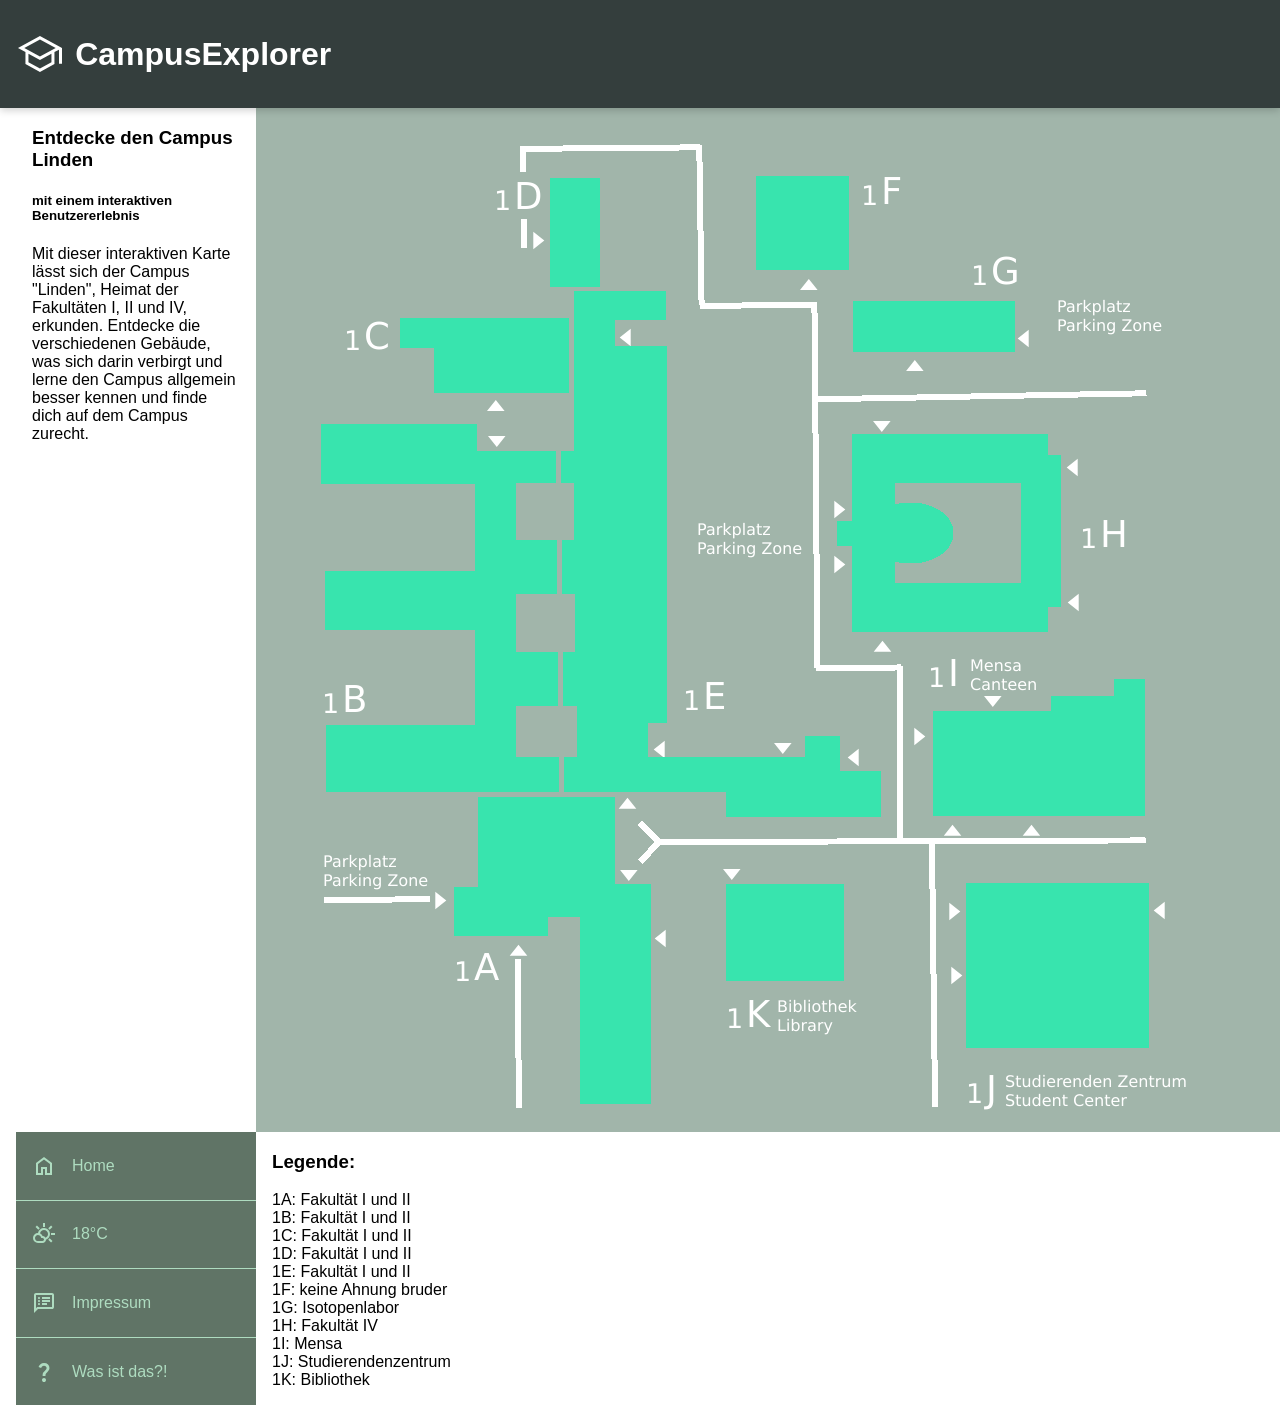
==== index.html @ 6ecfa2ec "Rework Map, updating IDs, added some Websites, updated path, small update JS" ====
<!DOCTYPE html>
<html lang="de">
<head>
    <meta charset="UTF-8">
    <meta name="viewport" content="width=device-width, initial-scale=1.0, user-scalable=no, maximum-scale=1.0">
    <link rel="stylesheet" href="style.css">
    <link rel="icon" href="resources/icons/favicon.svg" type="image/png">
    <title>CampusExplorer - Linden</title>
    <script src="script.js" defer></script>
</head>
<body>
<header>
    <img src="resources/icons/favicon-white.svg" alt="Logo">
    <h1>CampusExplorer</h1>
</header>

<main>
    <section class="text introduction">
        <h3>Entdecke den Campus Linden</h3>
        <h5>mit einem interaktiven Benutzererlebnis</h5>
        <p>
            Mit dieser interaktiven Karte lässt sich der Campus "Linden", Heimat der Fakultäten I, II und IV, erkunden.
            Entdecke die verschiedenen Gebäude, was sich darin verbirgt und lerne den Campus allgemein besser kennen und
            finde
            dich auf dem Campus zurecht.
        </p>
    </section>

    <svg version="1.2" xmlns="http://www.w3.org/2000/svg" viewBox="0 0 1024 1024" width="1024" height="1024">
        <title>Campus Linden</title>
        <defs>
            <image  width="1024" height="1024" id="img1" href="[data-uri]"/>
            <image aria-label="Parkplatz
    Parking Zone"  width="104" height="36" id="img2" href="[data-uri]"/>
            <image aria-label="Parkplatz
    Parking Zone"  width="104" height="36" id="img3" href="[data-uri]"/>
            <image aria-label="Parkplatz
    Parking Zone"  width="104" height="36" id="img4" href="[data-uri]"/>
            <image aria-label="Mensa
    Canteen"  width="66" height="32" id="img5" href="[data-uri]"/>
            <image aria-label="Studierenden Zentrum
    Student Center"  width="180" height="33" id="img6" href="[data-uri]"/>
            <image aria-label="Bibliothek
    Library"  width="79" height="36" id="img7" href="[data-uri]"/>
            <image  width="823" height="964" id="img8" href="[data-uri]"/>
            <image aria-label="A"  width="26" height="27" id="img9" href="[data-uri]"/>
            <image aria-label="1"  width="13" height="20" id="img10" href="[data-uri]"/>
            <image aria-label="B"  width="20" height="27" id="img11" href="[data-uri]"/>
            <image aria-label="1"  width="13" height="20" id="img12" href="[data-uri]"/>
            <image aria-label="C"  width="22" height="29" id="img13" href="[data-uri]"/>
            <image aria-label="1"  width="13" height="20" id="img14" href="[data-uri]"/>
            <image aria-label="D"  width="24" height="27" id="img15" href="[data-uri]"/>
            <image aria-label="1"  width="13" height="20" id="img16" href="[data-uri]"/>
            <image aria-label="E"  width="19" height="27" id="img17" href="[data-uri]"/>
            <image aria-label="1"  width="13" height="20" id="img18" href="[data-uri]"/>
            <image aria-label="F"  width="17" height="27" id="img19" href="[data-uri]"/>
            <image aria-label="1"  width="13" height="20" id="img20" href="[data-uri]"/>
            <image aria-label="G"  width="24" height="29" id="img21" href="[data-uri]"/>
            <image aria-label="1"  width="13" height="20" id="img22" href="[data-uri]"/>
            <image aria-label="H"  width="22" height="27" id="img23" href="[data-uri]"/>
            <image aria-label="1"  width="13" height="20" id="img24" href="[data-uri]"/>
            <image aria-label="I"  width="5" height="27" id="img25" href="[data-uri]"/>
            <image aria-label="1"  width="13" height="20" id="img26" href="[data-uri]"/>
            <image aria-label="K"  width="23" height="27" id="img27" href="[data-uri]"/>
            <image aria-label="1"  width="13" height="20" id="img28" href="[data-uri]"/>
            <image aria-label="J"  width="10" height="35" id="img29" href="[data-uri]"/>
            <image aria-label="1"  width="13" height="20" id="img30" href="[data-uri]"/>
            <image  width="197" height="309" id="img31" href="[data-uri]"/>
            <image  width="238" height="369" id="img32" href="[data-uri]"/>
            <image  width="169" height="75" id="img33" href="[data-uri]"/>
            <image  width="50" height="109" id="img34" href="[data-uri]"/>
            <image  width="320" height="526" id="img35" href="[data-uri]"/>
            <image  width="93" height="94" id="img36" href="[data-uri]"/>
            <image  width="162" height="51" id="img37" href="[data-uri]"/>
            <image  width="224" height="199" id="img38" href="[data-uri]"/>
            <image  width="212" height="137" id="img39" href="[data-uri]"/>
            <image  width="183" height="165" id="img40" href="[data-uri]"/>
            <image  width="118" height="97" id="img41" href="[data-uri]"/>
        </defs>
        <style>
            .s0 { fill: #ffffff } 
        </style>
        <use id="Background" href="#img1" x="0" y="0"/>
        <use id="Parkplatz Parking Zone" href="#img2" x="442" y="414"/>
        <use id="Parkplatz Parking Zone copy" href="#img3" x="802" y="191"/>
        <use id="Parkplatz Parking Zone copy 2" href="#img4" x="68" y="746"/>
        <use id="Mensa Canteen" href="#img5" x="714" y="551"/>
        <use id="Studierenden Zentrum Student Cen" href="#img6" x="750" y="966"/>
        <use id="Bibliothek Library" href="#img7" x="522" y="891"/>
        <use id="Pfad" href="#img8" x="68" y="36"/>
        <path id="Pfeile rechts" class="s0" d="m190.3 792.5l-11 8.8v-17.6zm98-660l-11 8.8v-17.6zm301 269l-11 8.8v-17.5zm0 55l-11 8.7v-17.5zm80 172l-11 8.8v-17.6zm35 175l-11 8.8v-17.6zm2 64l-11 8.8v-17.5z"/>
        <path id="Pfeile links" class="s0" d="m398.7 830.5l11-8.8v17.6zm499-28l11-8.8v17.6zm-86-308l11-8.8v17.5zm-1-135l11-8.7v17.5zm-49-129l11-8.8v17.6zm-398-1l11-8.8v17.6zm34 412l11-8.8v17.5zm194 8l11-8.7v17.5z"/>
        <path id="Pfeile hoch" class="s0" d="m371.5 689.7l8.8 11h-17.6zm-109 147l8.8 11h-17.6zm434-120l8.8 11h-17.5zm79 0l8.7 11h-17.5zm-149-184l8.8 11h-17.6zm-386.7-240.7l8.8 11h-17.6zm313-121l8.8 11h-17.6zm106 81l8.8 11h-17.5z"/>
        <path id="Pfeile runter" class="s0" d="m526.8 646l-8.8-11h17.6zm-51 126l-8.8-11h17.5zm-103 1l-8.7-11h17.5zm364-174l-8.8-11h17.6zm-111-275l-8.8-11h17.6zm-385 15l-8.8-11h17.5z"/>
        <g id="1A">
            <use id="A" href="#img9" x="218" y="845"/>
            <use id="1" href="#img10" x="200" y="853"/>
        </g>
        <g id="1B">
            <use id="B" href="#img11" x="89" y="577"/>
            <use id="1" href="#img12" x="68" y="585"/>
        </g>
        <g id="1C">
            <use id="C" href="#img13" x="110" y="213"/>
            <use id="1" href="#img14" x="90" y="222"/>
        </g>
        <g id="1D">
            <use id="D" href="#img15" x="261" y="74"/>
            <use id="1" href="#img16" x="240" y="82"/>
        </g>
        <g id="1E">
            <use id="E" href="#img17" x="450" y="574"/>
            <use id="1" href="#img18" x="429" y="582"/>
        </g>
        <g id="1F">
            <use id="F" href="#img19" x="628" y="69"/>
            <use id="1" href="#img20" x="607" y="77"/>
        </g>
        <g id="1G">
            <use id="G" href="#img21" x="737" y="148"/>
            <use id="1" href="#img22" x="717" y="157"/>
        </g>
        <g id="1H">
            <use id="H" href="#img23" x="847" y="412"/>
            <use id="1" href="#img24" x="826" y="420"/>
        </g>
        <g id="1I">
            <use id="I" href="#img25" x="695" y="551"/>
            <use id="1" href="#img26" x="674" y="559"/>
        </g>
        <g id="1K">
            <use id="K" href="#img27" x="493" y="892"/>
            <use id="1" href="#img28" x="472" y="900"/>
        </g>
        <g id="1J">
            <use id="J" href="#img29" x="728" y="967"/>
            <use id="1" href="#img30" x="712" y="975"/>
        </g>
        <use id="1A" href="#img31" x="198" y="688"/>
        <use id="1B" href="#img32" x="65" y="316"/>
        <use id="1C" href="#img33" x="144" y="210"/>
        <use id="1D" href="#img34" x="294" y="70"/>
        <use id="1E" href="#img35" x="305" y="183"/>
        <use id="1F" href="#img36" x="500" y="68"/>
        <use id="1G" href="#img37" x="597" y="193"/>
        <use id="1H" href="#img38" x="581" y="325"/>
        <use id="1I" href="#img39" x="677" y="571"/>
        <use id="1J" href="#img40" x="710" y="775"/>
        <use id="1K" href="#img41" x="470" y="776"/>
    </svg>

    <section class="text legend">
        <h3>Legende:</h3>
        <p>
            1A: Fakultät I und II<br>
            1B: Fakultät I und II<br>
            1C: Fakultät I und II<br>
            1D: Fakultät I und II<br>
            1E: Fakultät I und II<br>
            1F: keine Ahnung bruder<br>
            1G: Isotopenlabor<br>
            1H: Fakultät IV<br>
            1I: Mensa<br>
            1J: Studierendenzentrum<br>
            1K: Bibliothek
        </p>
    </section>
    <nav>
        <a class="border" href="index.html"><img src="resources/icons/home.svg" alt="Home"><span class="nav-legend">Home</span></a>
        <a class="border" href="weather.html" id="weatherButton"><img src="resources/icons/weather/partly-cloudy.svg" alt="Weather"><span class="nav-temperature">18°C</span> </a>
        <a class="border" href="imprint.html"><img src="resources/icons/imprint.svg" alt="Imprint"><span class="nav-legend">Impressum</span></a>
        <a href="resources/never-gonna-give-you-up.mp4"><img src="resources/icons/question-mark.svg" alt="Easter Egg"><span class="nav-legend">Was ist das?!</span></a>
    </nav>
</main>

</body>
</html>
---- style.css ----
:root {
    --spacing-top-mobile: 10vh;
    --spacing-bottom-mobile: 7vh;
    --spacing-top-desktop: 12vh;
}

* {
    font-family: "Segoe UI", sans-serif;
    box-sizing: border-box;
}

html, body {
    margin: 0;
    padding: 0;
}

header {
    /* Colors */
    background-color: #343E3D;
    color: #FFFFFF;
    box-shadow: 0 2px 8px rgba(0, 0, 0, 0.2);

    /* Size */
    width: 100vw;
    height: var(--spacing-top-mobile);

    /* Layout */
    display: flex;
    align-items: center;
    padding: 0 1rem 0 1rem;
    position: fixed;
    top: 0;
    left: 0;
}

header img {
    margin-right: 0.7rem;
}

main {
    padding-top: var(--spacing-top-mobile);
    padding-bottom: var(--spacing-bottom-mobile);
}

.map {
    aspect-ratio: auto;
    width: 100%;
}

nav {
    /* Colors */
    background-color: #607466;
    box-shadow: 0 -2px 8px rgba(0, 0, 0, 0.2);


    /* Size */
    width: 100vw;
    height: var(--spacing-bottom-mobile);

    /* Layout */
    display: flex;
    align-items: center;
    position: fixed;
    bottom: 0;
    left: 0;
}

nav a {
    /* Layout */
    display: flex;
    justify-content: center;
    align-items: center;
    text-align: center;
    height: 100%;
    width: 25%;

    /* Design */
    text-decoration: none;
    color: #AEDCC0;
}

.border {
    border-right: 1px #AEDCC0 solid;
}

.nav-legend {
    display: none;
}

.nav-temperature {
    padding-left: 0.5rem;
}

.text {
    padding: 0 1rem 0 1rem;
}

@media (min-width: 960px) {
    header {
        height: var(--spacing-top-desktop);
    }

    main {
        display: grid;
        grid-template-rows: auto 1fr;
        grid-template-columns: 3fr 5fr;
        padding: var(--spacing-top-desktop) 0 0 1rem;
    }

    nav {
        flex-direction: column;
        grid-column: 1;
        grid-row: 2;
        position: static;
        bottom: auto;
        left: auto;
        width: auto;
        height: auto;
        box-shadow: none;
    }

    nav a {
        width: 100%;
        text-align: left;
        justify-content: left;
        padding-left: 1rem;
    }

    nav a:hover {
        background-color: rgba(255, 255, 255, 0.25);
    }

    .legend {
        grid-row: 2;
        grid-column: 2;
    }

    .nav-legend {
        display: inline;
        margin-left: 1rem;
    }

    .nav-temperature {
        padding-left: 1rem;
    }

    .border {
        border-right: none;
        border-bottom: 1px #AEDCC0 solid;
    }
}
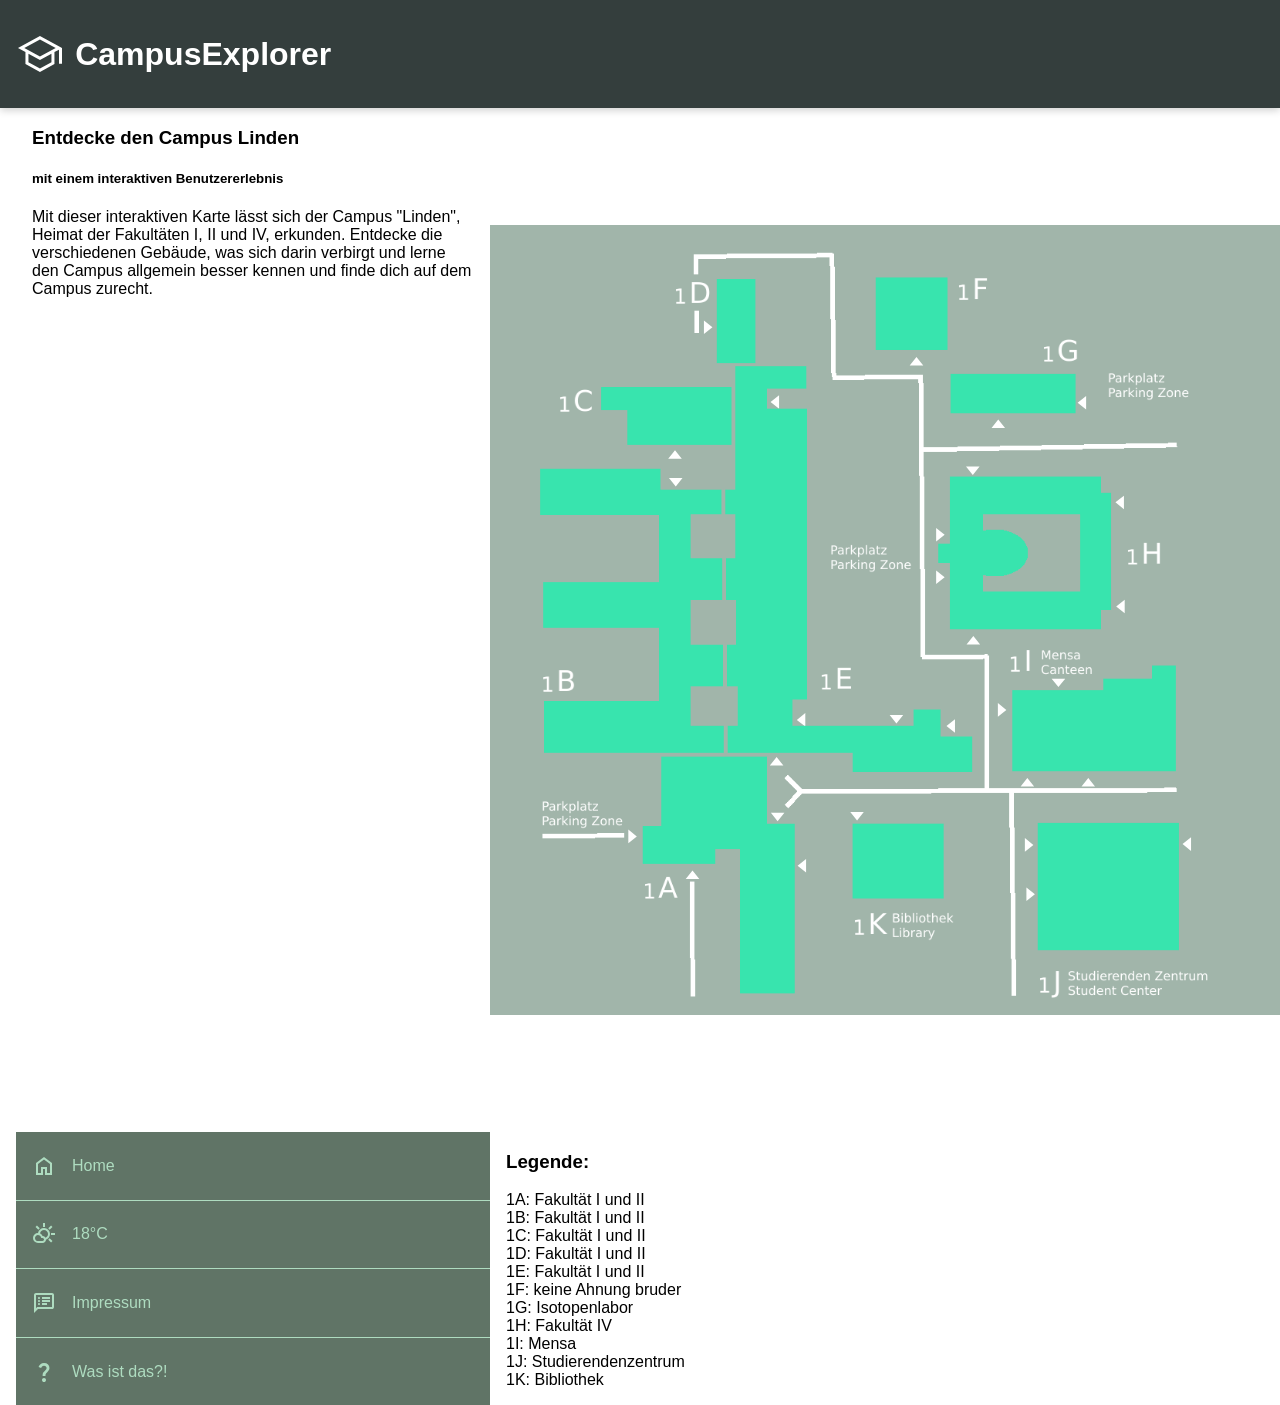
==== commit 12527d2f: "Update SVG, deleted svg groups" ====
--- a/index.html
+++ b/index.html
@@ -26,59 +26,102 @@
         </p>
     </section>
 
-    <svg version="1.2" xmlns="http://www.w3.org/2000/svg" viewBox="0 0 1024 1024" width="1024" height="1024">
+    <svg class="map" xmlns="http://www.w3.org/2000/svg" viewBox="0 0 1024 1024" width="1024" height="1024">
         <title>Campus Linden</title>
         <defs>
-            <image  width="1024" height="1024" id="img1" href="[data-uri]"/>
+            <image width="1024" height="1024" id="img1"
+                   href="[data-uri]"/>
             <image aria-label="Parkplatz
-    Parking Zone"  width="104" height="36" id="img2" href="[data-uri]"/>
+    Parking Zone" width="104" height="36" id="img2"
+                   href="[data-uri]"/>
             <image aria-label="Parkplatz
-    Parking Zone"  width="104" height="36" id="img3" href="[data-uri]"/>
+    Parking Zone" width="104" height="36" id="img3"
+                   href="[data-uri]"/>
             <image aria-label="Parkplatz
-    Parking Zone"  width="104" height="36" id="img4" href="[data-uri]"/>
+    Parking Zone" width="104" height="36" id="img4"
+                   href="[data-uri]"/>
             <image aria-label="Mensa
-    Canteen"  width="66" height="32" id="img5" href="[data-uri]"/>
+    Canteen" width="66" height="32" id="img5"
+                   href="[data-uri]"/>
             <image aria-label="Studierenden Zentrum
-    Student Center"  width="180" height="33" id="img6" href="[data-uri]"/>
+    Student Center" width="180" height="33" id="img6"
+                   href="[data-uri]"/>
             <image aria-label="Bibliothek
-    Library"  width="79" height="36" id="img7" href="[data-uri]"/>
-            <image  width="823" height="964" id="img8" href="[data-uri]"/>
-            <image aria-label="A"  width="26" height="27" id="img9" href="[data-uri]"/>
-            <image aria-label="1"  width="13" height="20" id="img10" href="[data-uri]"/>
-            <image aria-label="B"  width="20" height="27" id="img11" href="[data-uri]"/>
-            <image aria-label="1"  width="13" height="20" id="img12" href="[data-uri]"/>
-            <image aria-label="C"  width="22" height="29" id="img13" href="[data-uri]"/>
-            <image aria-label="1"  width="13" height="20" id="img14" href="[data-uri]"/>
-            <image aria-label="D"  width="24" height="27" id="img15" href="[data-uri]"/>
-            <image aria-label="1"  width="13" height="20" id="img16" href="[data-uri]"/>
-            <image aria-label="E"  width="19" height="27" id="img17" href="[data-uri]"/>
-            <image aria-label="1"  width="13" height="20" id="img18" href="[data-uri]"/>
-            <image aria-label="F"  width="17" height="27" id="img19" href="[data-uri]"/>
-            <image aria-label="1"  width="13" height="20" id="img20" href="[data-uri]"/>
-            <image aria-label="G"  width="24" height="29" id="img21" href="[data-uri]"/>
-            <image aria-label="1"  width="13" height="20" id="img22" href="[data-uri]"/>
-            <image aria-label="H"  width="22" height="27" id="img23" href="[data-uri]"/>
-            <image aria-label="1"  width="13" height="20" id="img24" href="[data-uri]"/>
-            <image aria-label="I"  width="5" height="27" id="img25" href="[data-uri]"/>
-            <image aria-label="1"  width="13" height="20" id="img26" href="[data-uri]"/>
-            <image aria-label="K"  width="23" height="27" id="img27" href="[data-uri]"/>
-            <image aria-label="1"  width="13" height="20" id="img28" href="[data-uri]"/>
-            <image aria-label="J"  width="10" height="35" id="img29" href="[data-uri]"/>
-            <image aria-label="1"  width="13" height="20" id="img30" href="[data-uri]"/>
-            <image  width="197" height="309" id="img31" href="[data-uri]"/>
-            <image  width="238" height="369" id="img32" href="[data-uri]"/>
-            <image  width="169" height="75" id="img33" href="[data-uri]"/>
-            <image  width="50" height="109" id="img34" href="[data-uri]"/>
-            <image  width="320" height="526" id="img35" href="[data-uri]"/>
-            <image  width="93" height="94" id="img36" href="[data-uri]"/>
-            <image  width="162" height="51" id="img37" href="[data-uri]"/>
-            <image  width="224" height="199" id="img38" href="[data-uri]"/>
-            <image  width="212" height="137" id="img39" href="[data-uri]"/>
-            <image  width="183" height="165" id="img40" href="[data-uri]"/>
-            <image  width="118" height="97" id="img41" href="[data-uri]"/>
+    Library" width="79" height="36" id="img7"
+                   href="[data-uri]"/>
+            <image width="823" height="964" id="img8"
+                   href="[data-uri]"/>
+            <image aria-label="A" width="26" height="27" id="img9"
+                   href="[data-uri]"/>
+            <image aria-label="1" width="13" height="20" id="img10"
+                   href="[data-uri]"/>
+            <image aria-label="B" width="20" height="27" id="img11"
+                   href="[data-uri]"/>
+            <image aria-label="1" width="13" height="20" id="img12"
+                   href="[data-uri]"/>
+            <image aria-label="C" width="22" height="29" id="img13"
+                   href="[data-uri]"/>
+            <image aria-label="1" width="13" height="20" id="img14"
+                   href="[data-uri]"/>
+            <image aria-label="D" width="24" height="27" id="img15"
+                   href="[data-uri]"/>
+            <image aria-label="1" width="13" height="20" id="img16"
+                   href="[data-uri]"/>
+            <image aria-label="E" width="19" height="27" id="img17"
+                   href="[data-uri]"/>
+            <image aria-label="1" width="13" height="20" id="img18"
+                   href="[data-uri]"/>
+            <image aria-label="F" width="17" height="27" id="img19"
+                   href="[data-uri]"/>
+            <image aria-label="1" width="13" height="20" id="img20"
+                   href="[data-uri]"/>
+            <image aria-label="G" width="24" height="29" id="img21"
+                   href="[data-uri]"/>
+            <image aria-label="1" width="13" height="20" id="img22"
+                   href="[data-uri]"/>
+            <image aria-label="H" width="22" height="27" id="img23"
+                   href="[data-uri]"/>
+            <image aria-label="1" width="13" height="20" id="img24"
+                   href="[data-uri]"/>
+            <image aria-label="I" width="5" height="27" id="img25"
+                   href="[data-uri]"/>
+            <image aria-label="1" width="13" height="20" id="img26"
+                   href="[data-uri]"/>
+            <image aria-label="K" width="23" height="27" id="img27"
+                   href="[data-uri]"/>
+            <image aria-label="1" width="13" height="20" id="img28"
+                   href="[data-uri]"/>
+            <image aria-label="J" width="10" height="35" id="img29"
+                   href="[data-uri]"/>
+            <image aria-label="1" width="13" height="20" id="img30"
+                   href="[data-uri]"/>
+            <image width="197" height="309" id="img31"
+                   href="[data-uri]"/>
+            <image width="238" height="369" id="img32"
+                   href="[data-uri]"/>
+            <image width="169" height="75" id="img33"
+                   href="[data-uri]"/>
+            <image width="50" height="109" id="img34"
+                   href="[data-uri]"/>
+            <image width="320" height="526" id="img35"
+                   href="[data-uri]"/>
+            <image width="93" height="94" id="img36"
+                   href="[data-uri]"/>
+            <image width="162" height="51" id="img37"
+                   href="[data-uri]"/>
+            <image width="224" height="199" id="img38"
+                   href="[data-uri]"/>
+            <image width="212" height="137" id="img39"
+                   href="[data-uri]"/>
+            <image width="183" height="165" id="img40"
+                   href="[data-uri]"/>
+            <image width="118" height="97" id="img41"
+                   href="[data-uri]"/>
         </defs>
         <style>
-            .s0 { fill: #ffffff } 
+            .s0 {
+                fill: #ffffff
+            }
         </style>
         <use id="Background" href="#img1" x="0" y="0"/>
         <use id="Parkplatz Parking Zone" href="#img2" x="442" y="414"/>
@@ -88,54 +131,36 @@
         <use id="Studierenden Zentrum Student Cen" href="#img6" x="750" y="966"/>
         <use id="Bibliothek Library" href="#img7" x="522" y="891"/>
         <use id="Pfad" href="#img8" x="68" y="36"/>
-        <path id="Pfeile rechts" class="s0" d="m190.3 792.5l-11 8.8v-17.6zm98-660l-11 8.8v-17.6zm301 269l-11 8.8v-17.5zm0 55l-11 8.7v-17.5zm80 172l-11 8.8v-17.6zm35 175l-11 8.8v-17.6zm2 64l-11 8.8v-17.5z"/>
-        <path id="Pfeile links" class="s0" d="m398.7 830.5l11-8.8v17.6zm499-28l11-8.8v17.6zm-86-308l11-8.8v17.5zm-1-135l11-8.7v17.5zm-49-129l11-8.8v17.6zm-398-1l11-8.8v17.6zm34 412l11-8.8v17.5zm194 8l11-8.7v17.5z"/>
-        <path id="Pfeile hoch" class="s0" d="m371.5 689.7l8.8 11h-17.6zm-109 147l8.8 11h-17.6zm434-120l8.8 11h-17.5zm79 0l8.7 11h-17.5zm-149-184l8.8 11h-17.6zm-386.7-240.7l8.8 11h-17.6zm313-121l8.8 11h-17.6zm106 81l8.8 11h-17.5z"/>
-        <path id="Pfeile runter" class="s0" d="m526.8 646l-8.8-11h17.6zm-51 126l-8.8-11h17.5zm-103 1l-8.7-11h17.5zm364-174l-8.8-11h17.6zm-111-275l-8.8-11h17.6zm-385 15l-8.8-11h17.5z"/>
-        <g id="1A">
-            <use id="A" href="#img9" x="218" y="845"/>
-            <use id="1" href="#img10" x="200" y="853"/>
-        </g>
-        <g id="1B">
-            <use id="B" href="#img11" x="89" y="577"/>
-            <use id="1" href="#img12" x="68" y="585"/>
-        </g>
-        <g id="1C">
-            <use id="C" href="#img13" x="110" y="213"/>
-            <use id="1" href="#img14" x="90" y="222"/>
-        </g>
-        <g id="1D">
-            <use id="D" href="#img15" x="261" y="74"/>
-            <use id="1" href="#img16" x="240" y="82"/>
-        </g>
-        <g id="1E">
-            <use id="E" href="#img17" x="450" y="574"/>
-            <use id="1" href="#img18" x="429" y="582"/>
-        </g>
-        <g id="1F">
-            <use id="F" href="#img19" x="628" y="69"/>
-            <use id="1" href="#img20" x="607" y="77"/>
-        </g>
-        <g id="1G">
-            <use id="G" href="#img21" x="737" y="148"/>
-            <use id="1" href="#img22" x="717" y="157"/>
-        </g>
-        <g id="1H">
-            <use id="H" href="#img23" x="847" y="412"/>
-            <use id="1" href="#img24" x="826" y="420"/>
-        </g>
-        <g id="1I">
-            <use id="I" href="#img25" x="695" y="551"/>
-            <use id="1" href="#img26" x="674" y="559"/>
-        </g>
-        <g id="1K">
-            <use id="K" href="#img27" x="493" y="892"/>
-            <use id="1" href="#img28" x="472" y="900"/>
-        </g>
-        <g id="1J">
-            <use id="J" href="#img29" x="728" y="967"/>
-            <use id="1" href="#img30" x="712" y="975"/>
-        </g>
+        <path id="Pfeile rechts" class="s0"
+              d="m190.3 792.5l-11 8.8v-17.6zm98-660l-11 8.8v-17.6zm301 269l-11 8.8v-17.5zm0 55l-11 8.7v-17.5zm80 172l-11 8.8v-17.6zm35 175l-11 8.8v-17.6zm2 64l-11 8.8v-17.5z"/>
+        <path id="Pfeile links" class="s0"
+              d="m398.7 830.5l11-8.8v17.6zm499-28l11-8.8v17.6zm-86-308l11-8.8v17.5zm-1-135l11-8.7v17.5zm-49-129l11-8.8v17.6zm-398-1l11-8.8v17.6zm34 412l11-8.8v17.5zm194 8l11-8.7v17.5z"/>
+        <path id="Pfeile hoch" class="s0"
+              d="m371.5 689.7l8.8 11h-17.6zm-109 147l8.8 11h-17.6zm434-120l8.8 11h-17.5zm79 0l8.7 11h-17.5zm-149-184l8.8 11h-17.6zm-386.7-240.7l8.8 11h-17.6zm313-121l8.8 11h-17.6zm106 81l8.8 11h-17.5z"/>
+        <path id="Pfeile runter" class="s0"
+              d="m526.8 646l-8.8-11h17.6zm-51 126l-8.8-11h17.5zm-103 1l-8.7-11h17.5zm364-174l-8.8-11h17.6zm-111-275l-8.8-11h17.6zm-385 15l-8.8-11h17.5z"/>
+        <use id="A" href="#img9" x="218" y="845"/>
+        <use id="1" href="#img10" x="200" y="853"/>
+        <use id="B" href="#img11" x="89" y="577"/>
+        <use id="1" href="#img12" x="68" y="585"/>
+        <use id="C" href="#img13" x="110" y="213"/>
+        <use id="1" href="#img14" x="90" y="222"/>
+        <use id="D" href="#img15" x="261" y="74"/>
+        <use id="1" href="#img16" x="240" y="82"/>
+        <use id="E" href="#img17" x="450" y="574"/>
+        <use id="1" href="#img18" x="429" y="582"/>
+        <use id="F" href="#img19" x="628" y="69"/>
+        <use id="1" href="#img20" x="607" y="77"/>
+        <use id="G" href="#img21" x="737" y="148"/>
+        <use id="1" href="#img22" x="717" y="157"/>
+        <use id="H" href="#img23" x="847" y="412"/>
+        <use id="1" href="#img24" x="826" y="420"/>
+        <use id="I" href="#img25" x="695" y="551"/>
+        <use id="1" href="#img26" x="674" y="559"/>
+        <use id="K" href="#img27" x="493" y="892"/>
+        <use id="1" href="#img28" x="472" y="900"/>
+        <use id="J" href="#img29" x="728" y="967"/>
+        <use id="1" href="#img30" x="712" y="975"/>
         <use id="1A" href="#img31" x="198" y="688"/>
         <use id="1B" href="#img32" x="65" y="316"/>
         <use id="1C" href="#img33" x="144" y="210"/>
@@ -171,6 +196,12 @@
         <a class="border" href="imprint.html"><img src="resources/icons/imprint.svg" alt="Imprint"><span class="nav-legend">Impressum</span></a>
         <a href="resources/never-gonna-give-you-up.mp4"><img src="resources/icons/question-mark.svg" alt="Easter Egg"><span class="nav-legend">Was ist das?!</span></a>
     </nav>
+    <!-- Das Popup-->
+    <div id="popUP" class="popup">
+        <h1 id="nameDesGebäudes"></h1>
+        <p id="beschreibungDesGebäudes"></p>
+        <img src="" alt="Bild des Gebäudes" id="pictureDesGebäudes">
+    </div>
 </main>
 
 </body>
--- a/style.css
+++ b/style.css
@@ -148,4 +148,22 @@
         border-right: none;
         border-bottom: 1px #AEDCC0 solid;
     }
-}+}
+/* CSS für das Test Popup */
+.popup{
+    position: absolute;
+    background-color: white;
+    border: 1px solid gray;
+    padding: 15px;
+    box-shadow: 0px 0px 10px rgba(0,0,0,0.2);
+    display: none;
+    z-index: 1000;
+    max-width: 300px;
+    border-radius: 8px;
+}
+
+.popup img {
+    max-width: 100%;
+    height: auto;
+    margin-top: 10px;
+}
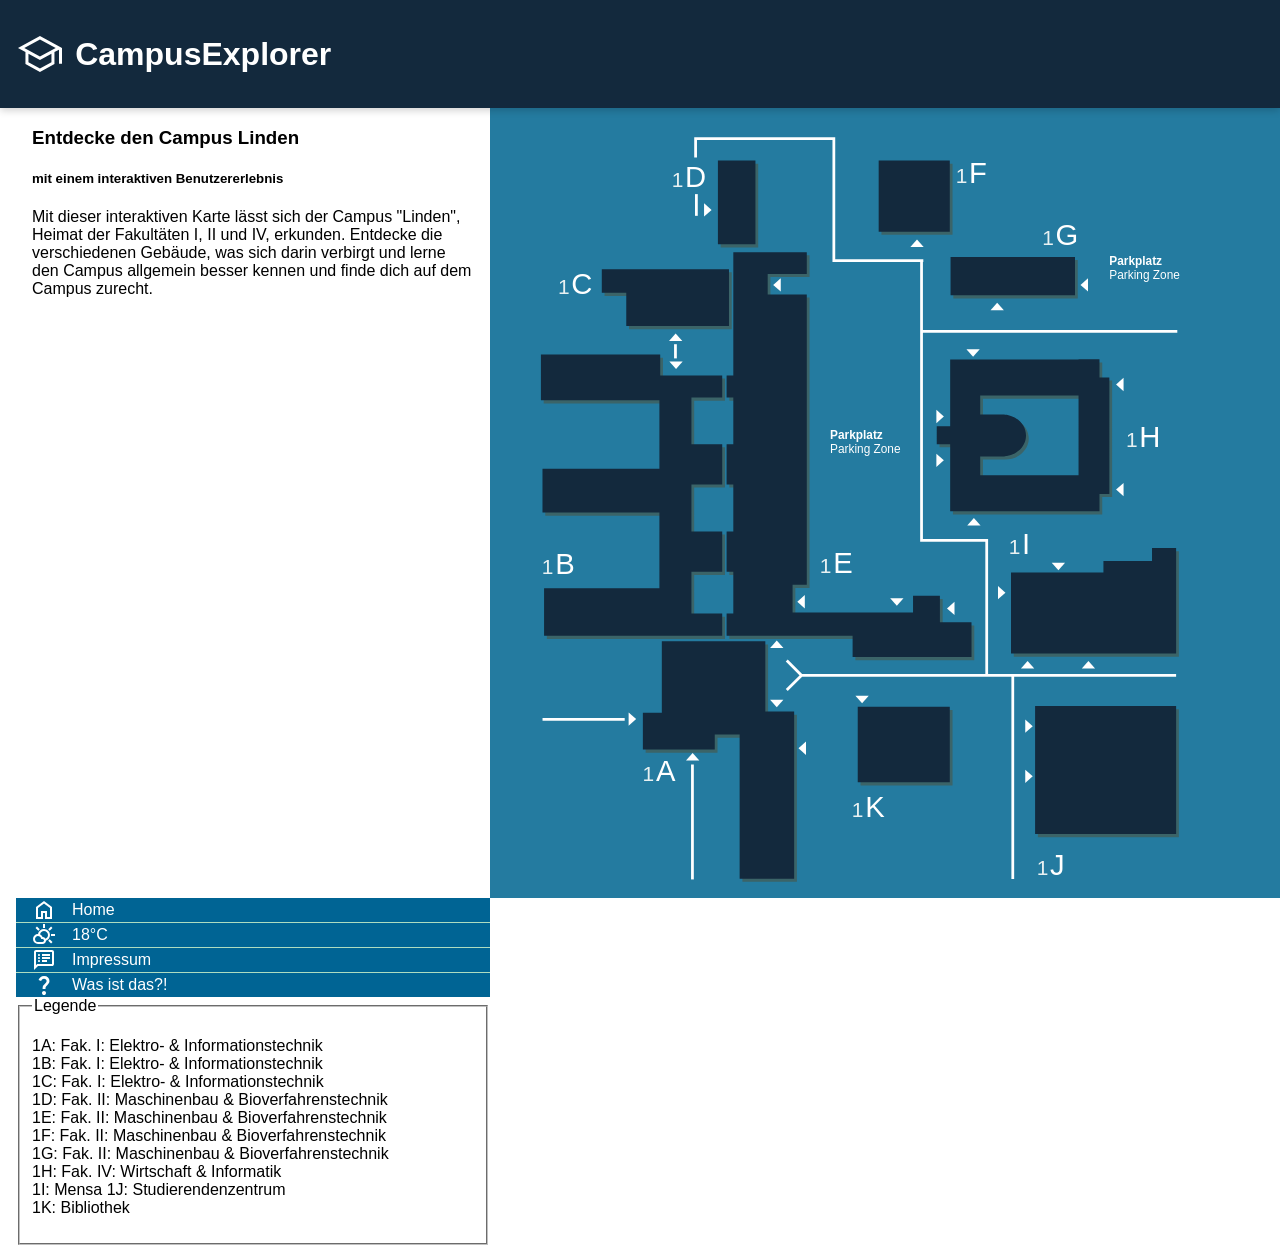
==== commit f7026a10: "Current intermediate redesign: - new map - cookie label - new styles" ====
--- a/index.html
+++ b/index.html
@@ -4,9 +4,13 @@
     <meta charset="UTF-8">
     <meta name="viewport" content="width=device-width, initial-scale=1.0, user-scalable=no, maximum-scale=1.0">
     <link rel="stylesheet" href="style.css">
+    <link rel="stylesheet" href="svg.css">
     <link rel="icon" href="resources/icons/favicon.svg" type="image/png">
     <title>CampusExplorer - Linden</title>
     <script src="script.js" defer></script>
+    <script src="https://web.cmp.usercentrics.eu/modules/autoblocker.js"></script>
+    <script id="usercentrics-cmp" src="https://web.cmp.usercentrics.eu/ui/loader.js" data-settings-id="vf1HTmKv7GDL5n"
+            async></script>
 </head>
 <body>
 <header>
@@ -26,178 +30,194 @@
         </p>
     </section>
 
-    <svg class="map" xmlns="http://www.w3.org/2000/svg" viewBox="0 0 1024 1024" width="1024" height="1024">
-        <title>Campus Linden</title>
+    <svg class="map" xmlns="http://www.w3.org/2000/svg" viewBox="0 0 2000 2000" width="2000" height="2000">
         <defs>
-            <image width="1024" height="1024" id="img1"
-                   href="[data-uri]"/>
-            <image aria-label="Parkplatz
-    Parking Zone" width="104" height="36" id="img2"
-                   href="[data-uri]"/>
-            <image aria-label="Parkplatz
-    Parking Zone" width="104" height="36" id="img3"
-                   href="[data-uri]"/>
-            <image aria-label="Parkplatz
-    Parking Zone" width="104" height="36" id="img4"
-                   href="[data-uri]"/>
-            <image aria-label="Mensa
-    Canteen" width="66" height="32" id="img5"
-                   href="[data-uri]"/>
-            <image aria-label="Studierenden Zentrum
-    Student Center" width="180" height="33" id="img6"
-                   href="[data-uri]"/>
-            <image aria-label="Bibliothek
-    Library" width="79" height="36" id="img7"
-                   href="[data-uri]"/>
-            <image width="823" height="964" id="img8"
-                   href="[data-uri]"/>
-            <image aria-label="A" width="26" height="27" id="img9"
-                   href="[data-uri]"/>
-            <image aria-label="1" width="13" height="20" id="img10"
-                   href="[data-uri]"/>
-            <image aria-label="B" width="20" height="27" id="img11"
-                   href="[data-uri]"/>
-            <image aria-label="1" width="13" height="20" id="img12"
-                   href="[data-uri]"/>
-            <image aria-label="C" width="22" height="29" id="img13"
-                   href="[data-uri]"/>
-            <image aria-label="1" width="13" height="20" id="img14"
-                   href="[data-uri]"/>
-            <image aria-label="D" width="24" height="27" id="img15"
-                   href="[data-uri]"/>
-            <image aria-label="1" width="13" height="20" id="img16"
-                   href="[data-uri]"/>
-            <image aria-label="E" width="19" height="27" id="img17"
-                   href="[data-uri]"/>
-            <image aria-label="1" width="13" height="20" id="img18"
-                   href="[data-uri]"/>
-            <image aria-label="F" width="17" height="27" id="img19"
-                   href="[data-uri]"/>
-            <image aria-label="1" width="13" height="20" id="img20"
-                   href="[data-uri]"/>
-            <image aria-label="G" width="24" height="29" id="img21"
-                   href="[data-uri]"/>
-            <image aria-label="1" width="13" height="20" id="img22"
-                   href="[data-uri]"/>
-            <image aria-label="H" width="22" height="27" id="img23"
-                   href="[data-uri]"/>
-            <image aria-label="1" width="13" height="20" id="img24"
-                   href="[data-uri]"/>
-            <image aria-label="I" width="5" height="27" id="img25"
-                   href="[data-uri]"/>
-            <image aria-label="1" width="13" height="20" id="img26"
-                   href="[data-uri]"/>
-            <image aria-label="K" width="23" height="27" id="img27"
-                   href="[data-uri]"/>
-            <image aria-label="1" width="13" height="20" id="img28"
-                   href="[data-uri]"/>
-            <image aria-label="J" width="10" height="35" id="img29"
-                   href="[data-uri]"/>
-            <image aria-label="1" width="13" height="20" id="img30"
-                   href="[data-uri]"/>
-            <image width="197" height="309" id="img31"
-                   href="[data-uri]"/>
-            <image width="238" height="369" id="img32"
-                   href="[data-uri]"/>
-            <image width="169" height="75" id="img33"
-                   href="[data-uri]"/>
-            <image width="50" height="109" id="img34"
-                   href="[data-uri]"/>
-            <image width="320" height="526" id="img35"
-                   href="[data-uri]"/>
-            <image width="93" height="94" id="img36"
-                   href="[data-uri]"/>
-            <image width="162" height="51" id="img37"
-                   href="[data-uri]"/>
-            <image width="224" height="199" id="img38"
-                   href="[data-uri]"/>
-            <image width="212" height="137" id="img39"
-                   href="[data-uri]"/>
-            <image width="183" height="165" id="img40"
-                   href="[data-uri]"/>
-            <image width="118" height="97" id="img41"
-                   href="[data-uri]"/>
+            <!-- Entrances -->
+            <path id="triangle-up" d="M0 -10 l16.9 19 h-33.7 z" class="s7"/>
+            <g id="triangle-left" transform="rotate(-90)">
+                <use href="#triangle-up"/>
+            </g>
+            <g id="triangle-right" transform="rotate(90)">
+                <use href="#triangle-up"/>
+            </g>
+            <g id="triangle-down" transform="rotate(180)">
+                <use href="#triangle-up"/>
+            </g>
+            <!-- Buildings -->
+            <path id="1K-template" d="m1164 1516v191h-233v-191z"/>
+            <path id="1J-template" d="m1737 1514v324h-357v-324z"/>
+            <path id="1I-template" d="m1737 1176v205h-418v-205zm0-29v87h-184v-87zm0-33v62h-61v-62z"/>
+            <path id="1H-template"
+                  d="m1303 776v106h-62v-106zm-133 30v45h-39v-45zm127.5 76c-32.9 0-59.5-23.7-59.5-53 0-29.3 26.6-53 59.5-53 32.9 0 59.5 23.7 59.5 53 0 29.3-26.6 53-59.5 53zm245.5-246v385h-53v-385zm25 46v295h-31v-295zm-74 248v91h-329v-91zm-253-205v210h-76v-210zm253-88v91h-329v-91z"/>
+            <path id="1G-template" d="m1481 377v97h-315v-97z"/>
+            <path id="1F-template" d="m1164 133v180h-180v-180z"/>
+            <path id="1E-template"
+                  d="m1139 1277v59h-375v-59zm80 25v88h-301v-88zm-80-67v67h-68v-67zm-436-870v971h-87v-971zm-62 486v102h-42v-102zm0 221v102h-42v-102zm0 208v56h-42v-56zm0-603v56h-42v-56zm161-312v55h-186v-55zm0 107v735h-101v-735zm-36 734v130h-71v-130z"/>
+            <path id="1D-template" d="m672 133v212h-95v-212z"/>
+            <path id="1C-template" d="m605 408v144h-260v-144zm-248 0v60h-74v-60z"/>
+            <path id="1B-template"
+                  d="m587.9 851v102h-100v-102zm0 221v102h-100v-102zm0 208v56h-100v-56zm0-603v56h-100v-56zm-78 0v659h-81v-659zm-79-53v116h-302v-116zm11 289v111h-309v-111zm11 303v120h-316v-120z"/>
+            <path id="1A-template" d="m697 1350v236h-262v-236zm73 178v423h-138v-423zm-201 3v93h-182v-93z"/>
         </defs>
-        <style>
-            .s0 {
-                fill: #ffffff
-            }
-        </style>
-        <use id="Background" href="#img1" x="0" y="0"/>
-        <use id="Parkplatz Parking Zone" href="#img2" x="442" y="414"/>
-        <use id="Parkplatz Parking Zone copy" href="#img3" x="802" y="191"/>
-        <use id="Parkplatz Parking Zone copy 2" href="#img4" x="68" y="746"/>
-        <use id="Mensa Canteen" href="#img5" x="714" y="551"/>
-        <use id="Studierenden Zentrum Student Cen" href="#img6" x="750" y="966"/>
-        <use id="Bibliothek Library" href="#img7" x="522" y="891"/>
-        <use id="Pfad" href="#img8" x="68" y="36"/>
-        <path id="Pfeile rechts" class="s0"
-              d="m190.3 792.5l-11 8.8v-17.6zm98-660l-11 8.8v-17.6zm301 269l-11 8.8v-17.5zm0 55l-11 8.7v-17.5zm80 172l-11 8.8v-17.6zm35 175l-11 8.8v-17.6zm2 64l-11 8.8v-17.5z"/>
-        <path id="Pfeile links" class="s0"
-              d="m398.7 830.5l11-8.8v17.6zm499-28l11-8.8v17.6zm-86-308l11-8.8v17.5zm-1-135l11-8.7v17.5zm-49-129l11-8.8v17.6zm-398-1l11-8.8v17.6zm34 412l11-8.8v17.5zm194 8l11-8.7v17.5z"/>
-        <path id="Pfeile hoch" class="s0"
-              d="m371.5 689.7l8.8 11h-17.6zm-109 147l8.8 11h-17.6zm434-120l8.8 11h-17.5zm79 0l8.7 11h-17.5zm-149-184l8.8 11h-17.6zm-386.7-240.7l8.8 11h-17.6zm313-121l8.8 11h-17.6zm106 81l8.8 11h-17.5z"/>
-        <path id="Pfeile runter" class="s0"
-              d="m526.8 646l-8.8-11h17.6zm-51 126l-8.8-11h17.5zm-103 1l-8.7-11h17.5zm364-174l-8.8-11h17.6zm-111-275l-8.8-11h17.6zm-385 15l-8.8-11h17.5z"/>
-        <use id="A" href="#img9" x="218" y="845"/>
-        <use id="1" href="#img10" x="200" y="853"/>
-        <use id="B" href="#img11" x="89" y="577"/>
-        <use id="1" href="#img12" x="68" y="585"/>
-        <use id="C" href="#img13" x="110" y="213"/>
-        <use id="1" href="#img14" x="90" y="222"/>
-        <use id="D" href="#img15" x="261" y="74"/>
-        <use id="1" href="#img16" x="240" y="82"/>
-        <use id="E" href="#img17" x="450" y="574"/>
-        <use id="1" href="#img18" x="429" y="582"/>
-        <use id="F" href="#img19" x="628" y="69"/>
-        <use id="1" href="#img20" x="607" y="77"/>
-        <use id="G" href="#img21" x="737" y="148"/>
-        <use id="1" href="#img22" x="717" y="157"/>
-        <use id="H" href="#img23" x="847" y="412"/>
-        <use id="1" href="#img24" x="826" y="420"/>
-        <use id="I" href="#img25" x="695" y="551"/>
-        <use id="1" href="#img26" x="674" y="559"/>
-        <use id="K" href="#img27" x="493" y="892"/>
-        <use id="1" href="#img28" x="472" y="900"/>
-        <use id="J" href="#img29" x="728" y="967"/>
-        <use id="1" href="#img30" x="712" y="975"/>
-        <use id="1A" href="#img31" x="198" y="688"/>
-        <use id="1B" href="#img32" x="65" y="316"/>
-        <use id="1C" href="#img33" x="144" y="210"/>
-        <use id="1D" href="#img34" x="294" y="70"/>
-        <use id="1E" href="#img35" x="305" y="183"/>
-        <use id="1F" href="#img36" x="500" y="68"/>
-        <use id="1G" href="#img37" x="597" y="193"/>
-        <use id="1H" href="#img38" x="581" y="325"/>
-        <use id="1I" href="#img39" x="677" y="571"/>
-        <use id="1J" href="#img40" x="710" y="775"/>
-        <use id="1K" href="#img41" x="470" y="776"/>
+        <rect id="Background" class="s0" x="0" y="0" width="2000" height="2000"/>
+        <g id="texts">
+            <text id="text-1K" style="transform: matrix(1,0,0,1,916,1796)">
+                <tspan x="0" y="0" class="t2">1</tspan>
+                <tspan y="0" class="t3">K</tspan>
+            </text>
+            <text id="text-1J" style="transform: matrix(1,0,0,1,1384,1943)">
+                <tspan x="0" y="0" class="t2">1</tspan>
+                <tspan y="0" class="t3">J</tspan>
+            </text>
+            <text id="text-1I" style="transform: matrix(1,0,0,1,1313,1128)">
+                <tspan x="0" y="0" class="t2">1</tspan>
+                <tspan y="0" class="t3">I</tspan>
+            </text>
+            <text id="text-1H" style="transform: matrix(1,0,0,1,1610,859)">
+                <tspan x="0" y="0" class="t2">1</tspan>
+                <tspan y="0" class="t3">H</tspan>
+            </text>
+            <text id="text-1G" style="transform: matrix(1,0,0,1,1398,346)">
+                <tspan x="0" y="0" class="t2">1</tspan>
+                <tspan y="0" class="t3">G</tspan>
+            </text>
+            <text id="text-1F" style="transform: matrix(1,0,0,1,1179,189)">
+                <tspan x="0" y="0" class="t2">1</tspan>
+                <tspan y="0" class="t3">F</tspan>
+            </text>
+            <text id="text-1E" style="transform: matrix(1,0,0,1,835,1176)">
+                <tspan x="0" y="0" class="t2">1</tspan>
+                <tspan y="0" class="t3">E</tspan>
+            </text>
+            <text id="text-1D" style="transform: matrix(1,0,0,1,460,199)">
+                <tspan x="0" y="0" class="t2">1</tspan>
+                <tspan y="0" class="t3">D</tspan>
+            </text>
+            <text id="text-1C" style="transform: matrix(1,0,0,1,172,470)">
+                <tspan x="0" y="0" class="t2">1</tspan>
+                <tspan y="0" class="t3">C</tspan>
+            </text>
+            <text id="text-1B" style="transform: matrix(1,0,0,1,131,1181)">
+                <tspan x="0" y="0" class="t2">1</tspan>
+                <tspan y="0" class="t3">B</tspan>
+            </text>
+            <text id="text-1A" style="transform: matrix(1,0,0,1,386,1705)">
+                <tspan x="0" y="0" class="t2">1</tspan>
+                <tspan y="0" class="t3">A</tspan>
+            </text>
+            <text id="parking-zone-east" style="transform: matrix(1,0,0,1,1568,398)">
+                <tspan x="0" y="0" class="t4">Parkplatz</tspan>
+                <tspan x="0" y="36" class="t5">Parking Zone</tspan>
+            </text>
+            <text id="parking-zone-center" style="transform: matrix(1,0,0,1,861,837)">
+                <tspan x="0" y="0" class="t4">Parkplatz</tspan>
+                <tspan x="0" y="36" class="t5">Parking Zone</tspan>
+            </text>
+        </g>
+        <g id="shadows" class="s1" transform="translate(7, 8)">
+            <use href="#1A-template"/>
+            <use href="#1B-template"/>
+            <use href="#1C-template"/>
+            <use href="#1D-template"/>
+            <use href="#1E-template"/>
+            <use href="#1F-template"/>
+            <use href="#1G-template"/>
+            <use href="#1H-template"/>
+            <use href="#1I-template"/>
+            <use href="#1J-template"/>
+            <use href="#1K-template"/>
+        </g>
+        <g id="buildings" class="s6">
+            <use id="1A" href="#1A-template" class="s6"/>
+            <use id="1B" href="#1B-template" class="s6"/>
+            <use id="1C" href="#1C-template" class="s6"/>
+            <use id="1D" href="#1D-template" class="s6"/>
+            <use id="1E" href="#1E-template" class="s6"/>
+            <use id="1F" href="#1F-template" class="s6"/>
+            <use id="1G" href="#1G-template" class="s6"/>
+            <use id="1H" href="#1H-template" class="s6"/>
+            <use id="1I" href="#1I-template" class="s6"/>
+            <use id="1J" href="#1J-template" class="s6"/>
+            <use id="1K" href="#1K-template" class="s6"/>
+        </g>
+        <g id="path">
+            <path id="path-main" class="s7"
+                  d="m1096 383v715h-7v-715zm165 708v347h-7v-347zm66 342v519h-7v-519zm-460-1043v-316h7v316zm-343-316v51h-7v-51zm573 316h-230v-7h230zm-7 701h171v7h-171zm-296.6 345.5l-39.6 39.6-4.9-4.9 39.6-39.6zm-39.6-40l39.6 39.6-5 5-39.6-39.6zm983.2 43.4h-947v-7h947zm-863-1359h-357v-7h357zm866 488h-650v-7h650z"/>
+            <path id="path-1A-east" class="s7" d="m133 1544h208v7h-208z"/>
+            <path id="path-1A-south" class="s7" d="m516 1662v291h-7v-291z"/>
+            <path id="path-1C" class="s7" d="m473 598v35.9h-7v-35.9z"/>
+            <path id="path-1D" class="s7" d="m526 218v55h-7v-55z"/>
+        </g>
+        <g id="entrances" class="s7">
+            <use href="#triangle-up" x="513" y="1643"/>
+            <use href="#triangle-up" x="726" y="1358"/>
+            <use href="#triangle-up" x="1361" y="1410"/>
+            <use href="#triangle-up" x="1225" y="1048"/>
+            <use href="#triangle-up" x="1284" y="503"/>
+            <use href="#triangle-up" x="1081" y="343"/>
+            <use href="#triangle-up" x="470" y="581"/>
+            <use href="#triangle-up" x="1515" y="1410"/>
+
+            <use href="#triangle-down" x="726" y="1507"/>
+            <use href="#triangle-down" x="942" y="1497"/>
+            <use href="#triangle-down" x="1030" y="1250"/>
+            <use href="#triangle-down" x="1439" y="1160"/>
+            <use href="#triangle-down" x="1223" y="620"/>
+            <use href="#triangle-down" x="471" y="651"/>
+
+            <use href="#triangle-right" x="360" y="1547"/>
+            <use href="#triangle-right" x="1364" y="1565"/>
+            <use href="#triangle-right" x="1295" y="1227"/>
+            <use href="#triangle-right" x="1139" y="892"/>
+            <use href="#triangle-right" x="1139" y="781"/>
+            <use href="#triangle-right" x="551" y="258"/>
+            <use href="#triangle-right" x="1364" y="1692"/>
+
+            <use href="#triangle-left" x="791" y="1621"/>
+            <use href="#triangle-left" x="1167" y="1267"/>
+            <use href="#triangle-left" x="1595" y="966"/>
+            <use href="#triangle-left" x="1595" y="700"/>
+            <use href="#triangle-left" x="1505" y="448"/>
+            <use href="#triangle-left" x="727" y="448"/>
+            <use href="#triangle-left" x="788" y="1250"/>
+        </g>
     </svg>
 
-    <section class="text legend">
-        <h3>Legende:</h3>
+    <fieldset>
+        <legend>Legende</legend>
         <p>
-            1A: Fakultät I und II<br>
-            1B: Fakultät I und II<br>
-            1C: Fakultät I und II<br>
-            1D: Fakultät I und II<br>
-            1E: Fakultät I und II<br>
-            1F: keine Ahnung bruder<br>
-            1G: Isotopenlabor<br>
-            1H: Fakultät IV<br>
-            1I: Mensa<br>
+            1A: Fak. I: Elektro- & Informationstechnik<br>
+            1B: Fak. I: Elektro- & Informationstechnik<br>
+            1C: Fak. I: Elektro- & Informationstechnik<br>
+            1D: Fak. II: Maschinenbau & Bioverfahrenstechnik<br>
+            1E: Fak. II: Maschinenbau & Bioverfahrenstechnik<br>
+            1F: Fak. II: Maschinenbau & Bioverfahrenstechnik<br>
+            1G: Fak. II: Maschinenbau & Bioverfahrenstechnik<br>
+            1H: Fak. IV: Wirtschaft & Informatik<br>
+            1I: Mensa
             1J: Studierendenzentrum<br>
             1K: Bibliothek
         </p>
+    </fieldset>
+
+    <section class="text legend">
+
     </section>
     <nav>
-        <a class="border" href="index.html"><img src="resources/icons/home.svg" alt="Home"><span class="nav-legend">Home</span></a>
-        <a class="border" href="weather.html" id="weatherButton"><img src="resources/icons/weather/partly-cloudy.svg" alt="Weather"><span class="nav-temperature">18°C</span> </a>
-        <a class="border" href="imprint.html"><img src="resources/icons/imprint.svg" alt="Imprint"><span class="nav-legend">Impressum</span></a>
-        <a href="resources/never-gonna-give-you-up.mp4"><img src="resources/icons/question-mark.svg" alt="Easter Egg"><span class="nav-legend">Was ist das?!</span></a>
+        <a class="border" href="index.html"><img src="resources/icons/home.svg" alt="Home"><span
+                class="nav-legend">Home</span></a>
+        <a class="border" href="weather.html" id="weatherButton"><img src="resources/icons/weather/partly-cloudy.svg"
+                                                                      alt="Weather"><span
+                class="nav-temperature">18°C</span> </a>
+        <a class="border" href="imprint.html"><img src="resources/icons/imprint.svg" alt="Imprint"><span
+                class="nav-legend">Impressum</span></a>
+        <a href="resources/never-gonna-give-you-up.mp4"><img src="resources/icons/question-mark.svg"
+                                                             alt="Easter Egg"><span
+                class="nav-legend">Was ist das?!</span></a>
     </nav>
-    <!-- Das Popup-->
-    <div id="popUP" class="popup">
+
+    <!-- Popup element-->
+    <div id="popup">
         <h1 id="nameDesGebäudes"></h1>
         <p id="beschreibungDesGebäudes"></p>
         <img src="" alt="Bild des Gebäudes" id="pictureDesGebäudes">
--- a/style.css
+++ b/style.css
@@ -1,7 +1,17 @@
 :root {
+    /* Layout */
     --spacing-top-mobile: 10vh;
     --spacing-bottom-mobile: 7vh;
     --spacing-top-desktop: 12vh;
+
+    /* Colors */
+    --white: #FFFFFF;
+    --light: #E8F1F2;
+    --lighter: #1b98e0;
+    --normal: #247ba0;
+    --darker: #006494;
+    --dark: #13293d;
+
 }
 
 * {
@@ -16,10 +26,10 @@
 
 header {
     /* Colors */
-    background-color: #343E3D;
-    color: #FFFFFF;
+    background-color: var(--dark);
+    color: var(--white);
     box-shadow: 0 2px 8px rgba(0, 0, 0, 0.2);
-
+    z-index: 9000;
     /* Size */
     width: 100vw;
     height: var(--spacing-top-mobile);
@@ -43,15 +53,14 @@
 }
 
 .map {
-    aspect-ratio: auto;
     width: 100%;
+    height: auto;
 }
 
 nav {
     /* Colors */
-    background-color: #607466;
+    background-color: var(--darker);
     box-shadow: 0 -2px 8px rgba(0, 0, 0, 0.2);
-
 
     /* Size */
     width: 100vw;
@@ -61,6 +70,7 @@
     display: flex;
     align-items: center;
     position: fixed;
+    z-index: 9999;
     bottom: 0;
     left: 0;
 }
@@ -76,11 +86,11 @@
 
     /* Design */
     text-decoration: none;
-    color: #AEDCC0;
+    color: var(--white);
 }
 
 .border {
-    border-right: 1px #AEDCC0 solid;
+    border-right: 1px var(--white) solid;
 }
 
 .nav-legend {
@@ -95,6 +105,26 @@
     padding: 0 1rem 0 1rem;
 }
 
+/* Popup for buildings */
+#popup{
+    position: absolute;
+    background-color: white;
+    border: 1px solid gray;
+    padding: 15px;
+    box-shadow: 0px 0px 10px rgba(0,0,0,0.2);
+    display: none;
+    left: 2.5vw;
+    width: 95vw;
+    border-radius: 8px;
+}
+
+#popup img {
+    max-width: 100%;
+    height: auto;
+    margin-top: 10px;
+}
+
+/* Desktop Layout (>960 px) */
 @media (min-width: 960px) {
     header {
         height: var(--spacing-top-desktop);
@@ -149,21 +179,3 @@
         border-bottom: 1px #AEDCC0 solid;
     }
 }
-/* CSS für das Test Popup */
-.popup{
-    position: absolute;
-    background-color: white;
-    border: 1px solid gray;
-    padding: 15px;
-    box-shadow: 0px 0px 10px rgba(0,0,0,0.2);
-    display: none;
-    z-index: 1000;
-    max-width: 300px;
-    border-radius: 8px;
-}
-
-.popup img {
-    max-width: 100%;
-    height: auto;
-    margin-top: 10px;
-}
--- a/svg.css
+++ b/svg.css
@@ -0,0 +1,47 @@
+.s0 {
+    fill: #247ba0
+}
+
+.s1 {
+    fill: #3b6468
+}
+
+.t2 {
+    font-size: 53px;
+    fill: #e8f1f2;
+    font-weight: 400;
+    font-family: "Arial", serif
+}
+
+.t3 {
+    font-size: 74px;
+    fill: #FFFFFF;
+    font-weight: 400;
+    font-family: "Arial", serif
+}
+
+.t4 {
+    font-size: 30px;
+    fill: #FFFFFF;
+    font-weight: 700;
+    font-family: "Arial", serif
+}
+
+.t5 {
+    font-size: 30px;
+    fill: #FFFFFF;
+    font-weight: 400;
+    font-family: "Arial", serif
+}
+
+.s6 {
+    fill: #13293d;
+}
+
+.s6:hover {
+    fill: #30689c;
+}
+
+.s7 {
+    fill: #FFFFFF;
+}
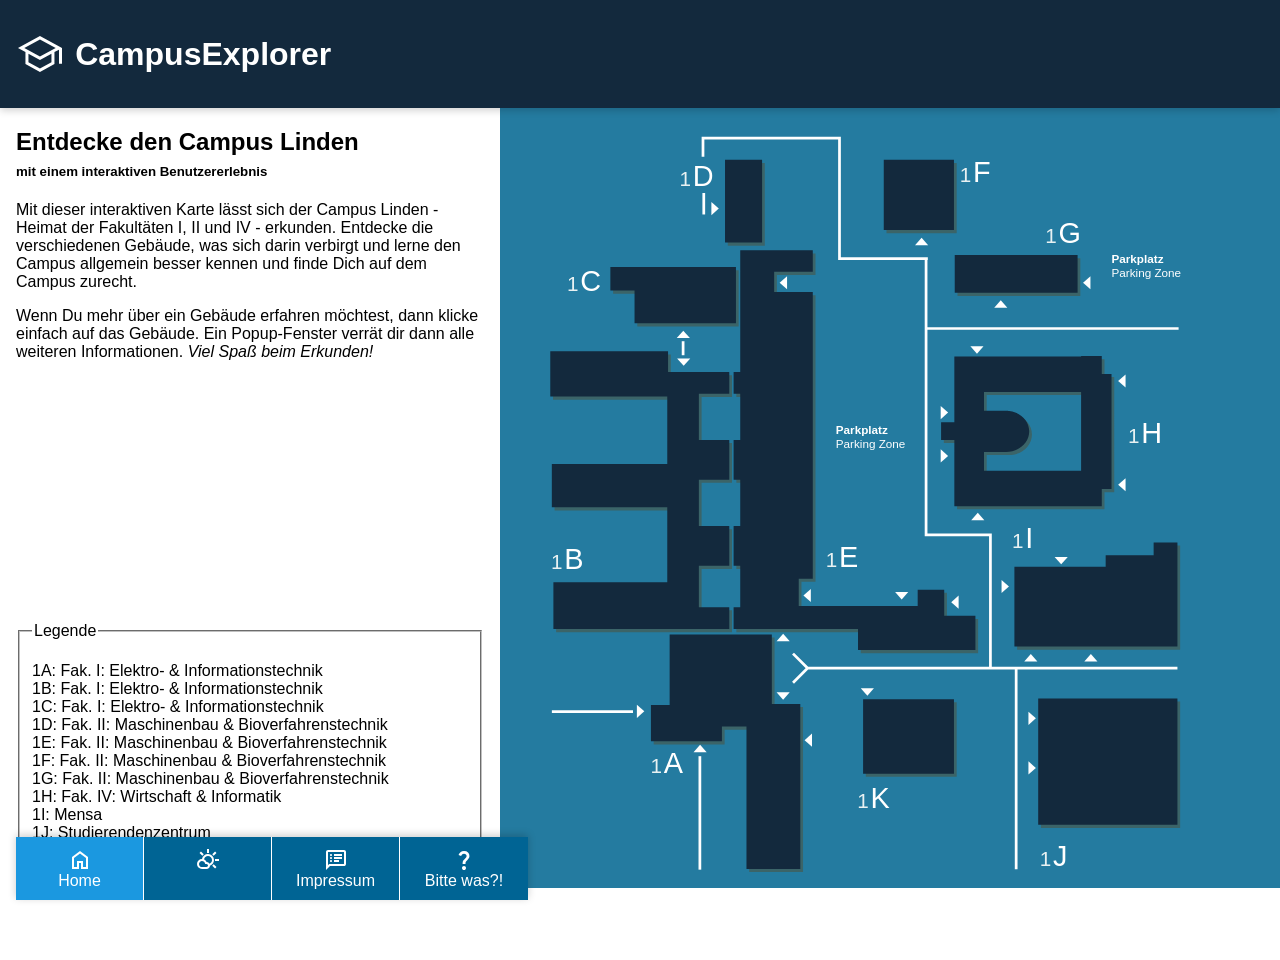
==== commit d444318c: "BIG update lol" ====
--- a/index.html
+++ b/index.html
@@ -5,32 +5,38 @@
     <meta name="viewport" content="width=device-width, initial-scale=1.0, user-scalable=no, maximum-scale=1.0">
     <link rel="stylesheet" href="style.css">
     <link rel="stylesheet" href="svg.css">
-    <link rel="icon" href="resources/icons/favicon.svg" type="image/png">
+    <link rel="icon" href="resources/icons/favicon.svg" type="image/svg+xml">
     <title>CampusExplorer - Linden</title>
-    <script src="script.js" defer></script>
     <script src="https://web.cmp.usercentrics.eu/modules/autoblocker.js"></script>
     <script id="usercentrics-cmp" src="https://web.cmp.usercentrics.eu/ui/loader.js" data-settings-id="vf1HTmKv7GDL5n"
             async></script>
+    <script src="script.js" defer></script>
+
 </head>
 <body>
 <header>
-    <img src="resources/icons/favicon-white.svg" alt="Logo">
-    <h1>CampusExplorer</h1>
+    <a class="white-link" href="index.html">
+        <img src="resources/icons/favicon-white.svg" alt="Logo">
+        <h1>CampusExplorer</h1>
+    </a>
 </header>
 
 <main>
-    <section class="text introduction">
-        <h3>Entdecke den Campus Linden</h3>
+    <section class="introduction">
+        <h2>Entdecke den Campus Linden</h2>
         <h5>mit einem interaktiven Benutzererlebnis</h5>
         <p>
-            Mit dieser interaktiven Karte lässt sich der Campus "Linden", Heimat der Fakultäten I, II und IV, erkunden.
+            Mit dieser interaktiven Karte lässt sich der Campus Linden - Heimat der Fakultäten I, II und IV - erkunden.
             Entdecke die verschiedenen Gebäude, was sich darin verbirgt und lerne den Campus allgemein besser kennen und
-            finde
-            dich auf dem Campus zurecht.
+            finde Dich auf dem Campus zurecht.
+        </p>
+        <p>
+            Wenn Du mehr über ein Gebäude erfahren möchtest, dann klicke einfach auf das Gebäude. Ein Popup-Fenster
+            verrät dir dann alle weiteren Informationen. <em>Viel Spaß beim Erkunden!</em>
         </p>
     </section>
 
-    <svg class="map" xmlns="http://www.w3.org/2000/svg" viewBox="0 0 2000 2000" width="2000" height="2000">
+    <svg class="media" xmlns="http://www.w3.org/2000/svg" viewBox="0 0 2000 2000" width="2000" height="2000">
         <defs>
             <!-- Entrances -->
             <path id="triangle-up" d="M0 -10 l16.9 19 h-33.7 z" class="s7"/>
@@ -183,46 +189,55 @@
         </g>
     </svg>
 
-    <fieldset>
-        <legend>Legende</legend>
-        <p>
-            1A: Fak. I: Elektro- & Informationstechnik<br>
-            1B: Fak. I: Elektro- & Informationstechnik<br>
-            1C: Fak. I: Elektro- & Informationstechnik<br>
-            1D: Fak. II: Maschinenbau & Bioverfahrenstechnik<br>
-            1E: Fak. II: Maschinenbau & Bioverfahrenstechnik<br>
-            1F: Fak. II: Maschinenbau & Bioverfahrenstechnik<br>
-            1G: Fak. II: Maschinenbau & Bioverfahrenstechnik<br>
-            1H: Fak. IV: Wirtschaft & Informatik<br>
-            1I: Mensa
-            1J: Studierendenzentrum<br>
-            1K: Bibliothek
-        </p>
-    </fieldset>
-
-    <section class="text legend">
-
-    </section>
-    <nav>
-        <a class="border" href="index.html"><img src="resources/icons/home.svg" alt="Home"><span
-                class="nav-legend">Home</span></a>
-        <a class="border" href="weather.html" id="weatherButton"><img src="resources/icons/weather/partly-cloudy.svg"
-                                                                      alt="Weather"><span
-                class="nav-temperature">18°C</span> </a>
-        <a class="border" href="imprint.html"><img src="resources/icons/imprint.svg" alt="Imprint"><span
-                class="nav-legend">Impressum</span></a>
-        <a href="resources/never-gonna-give-you-up.mp4"><img src="resources/icons/question-mark.svg"
-                                                             alt="Easter Egg"><span
-                class="nav-legend">Was ist das?!</span></a>
-    </nav>
-
-    <!-- Popup element-->
-    <div id="popup">
-        <h1 id="nameDesGebäudes"></h1>
-        <p id="beschreibungDesGebäudes"></p>
-        <img src="" alt="Bild des Gebäudes" id="pictureDesGebäudes">
+    <div class="legend">
+        <fieldset>
+            <legend>Legende</legend>
+            <p>
+                1A: Fak. I: Elektro- & Informationstechnik<br>
+                1B: Fak. I: Elektro- & Informationstechnik<br>
+                1C: Fak. I: Elektro- & Informationstechnik<br>
+                1D: Fak. II: Maschinenbau & Bioverfahrenstechnik<br>
+                1E: Fak. II: Maschinenbau & Bioverfahrenstechnik<br>
+                1F: Fak. II: Maschinenbau & Bioverfahrenstechnik<br>
+                1G: Fak. II: Maschinenbau & Bioverfahrenstechnik<br>
+                1H: Fak. IV: Wirtschaft & Informatik<br>
+                1I: Mensa<br>
+                1J: Studierendenzentrum<br>
+                1K: Bibliothek
+            </p>
+        </fieldset>
     </div>
 </main>
 
+<nav>
+    <a href="index.html" class="nav-item active white-link">
+        <img src="resources/icons/home.svg" alt="Home">
+        <span class="nav-legend">Home</span>
+    </a>
+
+    <a href="weather.html" id="weatherButton" class="nav-item white-link">
+        <img src="resources/icons/weather/partly-cloudy.svg" alt="Weather">
+        <span class="nav-temperature">&nbsp;</span>
+    </a>
+
+    <a href="imprint.html" class="nav-item white-link">
+        <img src="resources/icons/imprint.svg" alt="Imprint">
+        <span class="nav-legend">Impressum</span>
+    </a>
+
+    <a href="easter-egg.html" class="nav-item white-link no-border">
+        <img src="resources/icons/question-mark.svg" alt="Easter Egg">
+        <span class="nav-legend">Bitte was?!</span>
+    </a>
+</nav>
+
+<!-- Popup element-->
+<div id="popup">
+    <button onclick="hide()" class="close-button">&times;</button>
+    <h1 id="nameDesGebäudes"></h1>
+    <p id="beschreibungDesGebäudes"></p>
+    <img src="" alt="Bild des Gebäudes" id="pictureDesGebäudes">
+</div>
+
 </body>
 </html>
--- a/style.css
+++ b/style.css
@@ -3,6 +3,7 @@
     --spacing-top-mobile: 10vh;
     --spacing-bottom-mobile: 7vh;
     --spacing-top-desktop: 12vh;
+    --spacing-bottom-desktop: 8vh;
 
     /* Colors */
     --white: #FFFFFF;
@@ -11,7 +12,6 @@
     --normal: #247ba0;
     --darker: #006494;
     --dark: #13293d;
-
 }
 
 * {
@@ -19,9 +19,26 @@
     box-sizing: border-box;
 }
 
+a {
+    color: var(--darker);
+}
+
 html, body {
     margin: 0;
     padding: 0;
+}
+
+.white-link {
+    text-decoration: none;
+    color: var(--white);
+}
+
+h2 {
+    margin-bottom: 0.5rem;
+}
+
+h5 {
+    margin-top: 0.5rem;
 }
 
 header {
@@ -35,12 +52,17 @@
     height: var(--spacing-top-mobile);
 
     /* Layout */
-    display: flex;
-    align-items: center;
     padding: 0 1rem 0 1rem;
     position: fixed;
+    display: flex;
+    align-items: center;
     top: 0;
     left: 0;
+}
+
+header a {
+    display: flex;
+    align-items: center;
 }
 
 header img {
@@ -52,9 +74,19 @@
     padding-bottom: var(--spacing-bottom-mobile);
 }
 
-.map {
+.full-length-text {
+    padding: 0 0.5rem 0.5rem 0.5rem;
+}
+
+.introduction, .legend {
+    padding: 0 0.5rem 0.5rem 0.5rem;
+}
+
+.media {
     width: 100%;
-    height: auto;
+    height: 100%;
+    min-height: 40vh;
+    border: none;
 }
 
 nav {
@@ -70,27 +102,35 @@
     display: flex;
     align-items: center;
     position: fixed;
-    z-index: 9999;
     bottom: 0;
     left: 0;
 }
 
-nav a {
-    /* Layout */
+.nav-item {
     display: flex;
     justify-content: center;
     align-items: center;
     text-align: center;
+    border-right: 1px var(--white) solid;
     height: 100%;
     width: 25%;
-
-    /* Design */
-    text-decoration: none;
-    color: var(--white);
-}
-
-.border {
-    border-right: 1px var(--white) solid;
+}
+
+.active {
+    background-color: var(--lighter);
+}
+
+.nav-item a {
+    display: flex;
+    align-items: center;
+}
+
+.nav-item:hover {
+    background-color: var(--lighter);
+}
+
+.no-border {
+    border: none;
 }
 
 .nav-legend {
@@ -101,23 +141,29 @@
     padding-left: 0.5rem;
 }
 
-.text {
-    padding: 0 1rem 0 1rem;
-}
-
-/* Popup for buildings */
-#popup{
+#popup {
     position: absolute;
     background-color: white;
     border: 1px solid gray;
-    padding: 15px;
-    box-shadow: 0px 0px 10px rgba(0,0,0,0.2);
+    padding: 1rem;
+    box-shadow: 0 0 1rem rgba(0, 0, 0, 0.2);
     display: none;
     left: 2.5vw;
     width: 95vw;
     border-radius: 8px;
 }
 
+#popup .close-button {
+    position: absolute;
+    top: 0.5rem;
+    right: 0.5rem;
+    cursor: pointer;
+    font-size: 1.5rem;
+    background: none;
+    border: none;
+    color: #000;
+}
+
 #popup img {
     max-width: 100%;
     height: auto;
@@ -132,50 +178,65 @@
 
     main {
         display: grid;
-        grid-template-rows: auto 1fr;
+        grid-template-rows: auto 1fr 1fr;
         grid-template-columns: 3fr 5fr;
-        padding: var(--spacing-top-desktop) 0 0 1rem;
+        grid-template-areas:
+            "fullsize-text fullsize-text"
+            "intro media"
+            "legend media";
+        column-gap: 1rem;
+        padding: var(--spacing-top-desktop) 0 var(--spacing-bottom-desktop) 1rem;
+    }
+
+    .full-length-text {
+        grid-area: fullsize-text;
+        padding-right: 1rem;
+    }
+
+    .introduction {
+        grid-area: intro;
+        padding: 0;
+    }
+
+    .media {
+        grid-area: media;
+    }
+
+    .legend {
+        grid-area: legend;
+        display: flex;
+        flex-direction: column;
+        justify-content: flex-end;
     }
 
     nav {
+        margin-left: 1rem;
+        width: 40vw;
+    }
+
+    .introduction, .legend {
+        padding: 0;
+    }
+
+    .nav-item {
         flex-direction: column;
-        grid-column: 1;
-        grid-row: 2;
-        position: static;
-        bottom: auto;
-        left: auto;
-        width: auto;
-        height: auto;
-        box-shadow: none;
-    }
-
-    nav a {
-        width: 100%;
-        text-align: left;
-        justify-content: left;
-        padding-left: 1rem;
-    }
-
-    nav a:hover {
-        background-color: rgba(255, 255, 255, 0.25);
-    }
-
-    .legend {
-        grid-row: 2;
-        grid-column: 2;
+        text-align: center;
+    }
+
+    .nav-item a {
+        flex-direction: column;
+        row-gap: 0.2rem;
     }
 
     .nav-legend {
         display: inline;
-        margin-left: 1rem;
     }
 
     .nav-temperature {
-        padding-left: 1rem;
-    }
-
-    .border {
-        border-right: none;
-        border-bottom: 1px #AEDCC0 solid;
-    }
-}
+        padding-left: 0;
+    }
+
+    #popup {
+        width: 40vw;
+    }
+}
--- a/svg.css
+++ b/svg.css
@@ -39,7 +39,7 @@
 }
 
 .s6:hover {
-    fill: #30689c;
+    fill: #1b98e0;
 }
 
 .s7 {
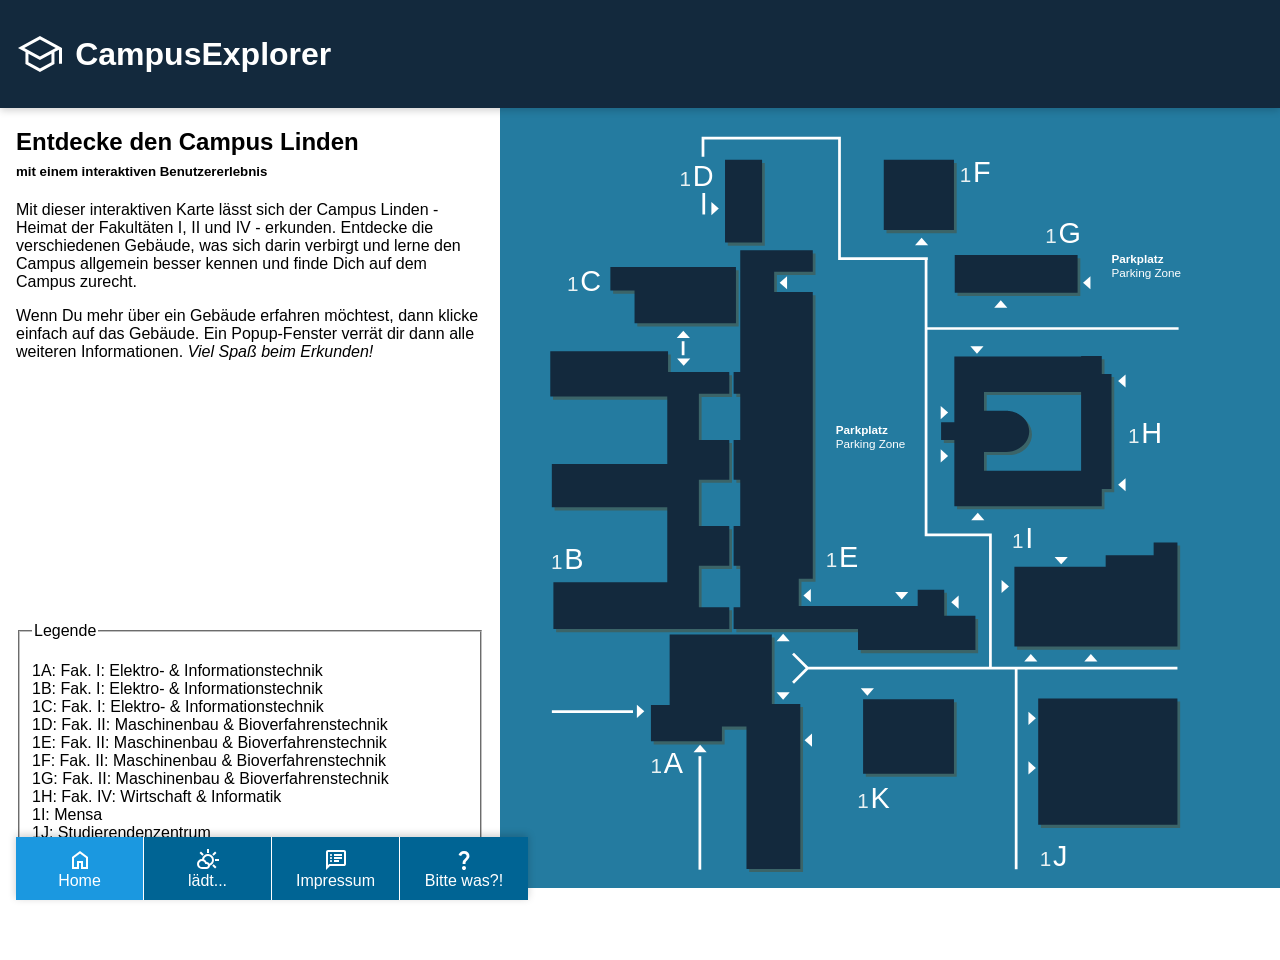
==== commit ade7b49a: ":((" ====
--- a/index.html
+++ b/index.html
@@ -7,11 +7,8 @@
     <link rel="stylesheet" href="svg.css">
     <link rel="icon" href="resources/icons/favicon.svg" type="image/svg+xml">
     <title>CampusExplorer - Linden</title>
-    <script src="https://web.cmp.usercentrics.eu/modules/autoblocker.js"></script>
-    <script id="usercentrics-cmp" src="https://web.cmp.usercentrics.eu/ui/loader.js" data-settings-id="vf1HTmKv7GDL5n"
-            async></script>
     <script src="script.js" defer></script>
-
+    <script id="usercentrics-cmp" src="https://web.cmp.usercentrics.eu/ui/loader.js" data-settings-id="vf1HTmKv7GDL5n" async></script>
 </head>
 <body>
 <header>
@@ -217,7 +214,7 @@
 
     <a href="weather.html" id="weatherButton" class="nav-item white-link">
         <img src="resources/icons/weather/partly-cloudy.svg" alt="Weather">
-        <span class="nav-temperature">&nbsp;</span>
+        <span class="nav-temperature">lädt...</span>
     </a>
 
     <a href="imprint.html" class="nav-item white-link">
--- a/style.css
+++ b/style.css
@@ -170,6 +170,10 @@
     margin-top: 10px;
 }
 
+.quote {
+    font-style: italic;
+}
+
 /* Desktop Layout (>960 px) */
 @media (min-width: 960px) {
     header {
